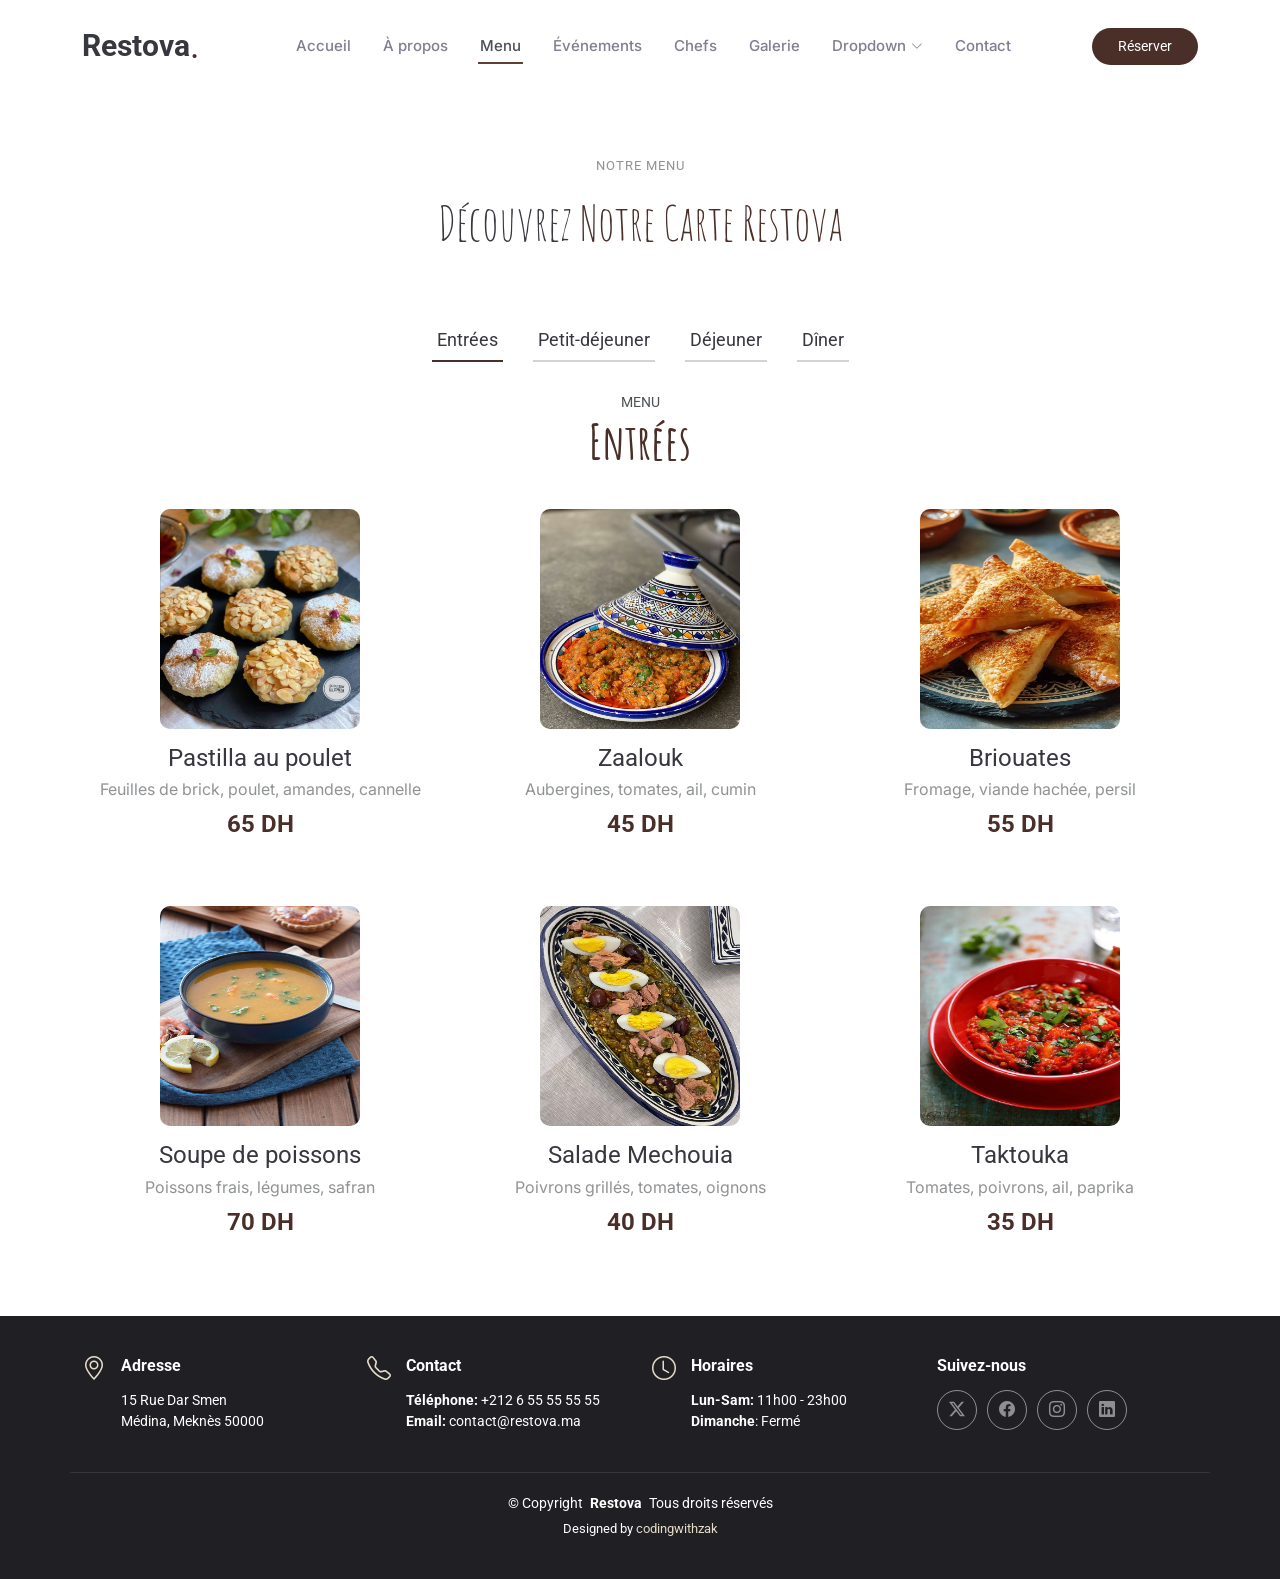
==== menu.html @ ed5998ae "first commit" ====
<!DOCTYPE html>
<html lang="fr">

<head>
    <meta charset="utf-8">
    <meta content="width=device-width, initial-scale=1.0" name="viewport">
    <title>Accueil - Restova</title>
    <meta name="description" content="">
    <meta name="keywords" content="">

    <link href="assets/img/Restova/restova42.png" rel="icon">
    <link href="assets/img/Restova/restova42.png" rel="apple-touch-icon">

    <link href="https://fonts.googleapis.com" rel="preconnect">
    <link href="https://fonts.gstatic.com" rel="preconnect" crossorigin>
    <link
        href="https://fonts.googleapis.com/css2?family=Roboto:ital,wght@0,100;0,300;0,400;0,500;0,700;0,900;1,100;1,300;1,400;1,500;1,700;1,900&family=Inter:wght@100;200;300;400;500;600;700;800;900&family=Amatic+SC:wght@400;700&display=swap"
        rel="stylesheet">

    <link href="assets/vendor/bootstrap/css/bootstrap.min.css" rel="stylesheet">
    <link href="assets/vendor/bootstrap-icons/bootstrap-icons.css" rel="stylesheet">
    <link href="assets/vendor/aos/aos.css" rel="stylesheet">
    <link href="assets/vendor/glightbox/css/glightbox.min.css" rel="stylesheet">
    <link href="assets/vendor/swiper/swiper-bundle.min.css" rel="stylesheet">

    <link href="assets/css/main.css" rel="stylesheet">

</head>

<body class="index-page">

    <header id="header" class="header d-flex align-items-center sticky-top">
        <div class="container position-relative d-flex align-items-center justify-content-between">

            <a href="index.html" class="logo d-flex align-items-center me-auto me-xl-0">
                <h1 class="sitename">Restova</h1>
                <span>.</span>
            </a>

            <nav id="navmenu" class="navmenu">
                <ul>
                    <li><a href="#hero" class="active">Accueil<br></a></li>
                    <li><a href="#about">À propos</a></li>
                    <li><a href="#menu">Menu</a></li>
                    <li><a href="#events">Événements</a></li>
                    <li><a href="#chefs">Chefs</a></li>
                    <li><a href="#gallery">Galerie</a></li>
                    <li class="dropdown"><a href="#"><span>Dropdown</span> <i
                                class="bi bi-chevron-down toggle-dropdown"></i></a>
                        <ul>
                            <li><a href="#">Dropdown 1</a></li>
                            <li class="dropdown"><a href="#"><span>Dropdown Profond</span> <i
                                        class="bi bi-chevron-down toggle-dropdown"></i></a>
                                <ul>
                                    <li><a href="#">Dropdown Profond 1</a></li>
                                    <li><a href="#">Dropdown Profond 2</a></li>
                                    <li><a href="#">Dropdown Profond 3</a></li>
                                    <li><a href="#">Dropdown Profond 4</a></li>
                                    <li><a href="#">Dropdown Profond 5</a></li>
                                </ul>
                            </li>
                            <li><a href="#">Dropdown 2</a></li>
                            <li><a href="#">Dropdown 3</a></li>
                            <li><a href="#">Dropdown 4</a></li>
                        </ul>
                    </li>
                    <li><a href="#contact">Contact</a></li>
                </ul>
                <i class="mobile-nav-toggle d-xl-none bi bi-list"></i>
            </nav>

            <a class="btn-getstarted" href="index.html#book-a-table">Réserver</a>

        </div>
    </header>

    <main class="main">
        <section id="menu" class="menu section">
            <div class="container section-title" data-aos="fade-up">
                <h2>Notre Menu</h2>
                <p><span>Découvrez</span> <span class="description-title">Notre Carte Restova</span></p>
            </div>
            <div class="container">
                <ul class="nav nav-tabs d-flex justify-content-center" data-aos="fade-up" data-aos-delay="100">
                    <li class="nav-item">
                        <a class="nav-link active show" data-bs-toggle="tab" data-bs-target="#menu-starters">
                            <h4>Entrées</h4>
                        </a>
                    </li>
                    <li class="nav-item">
                        <a class="nav-link" data-bs-toggle="tab" data-bs-target="#menu-breakfast">
                            <h4>Petit-déjeuner</h4>
                        </a>
                    </li>
                    <li class="nav-item">
                        <a class="nav-link" data-bs-toggle="tab" data-bs-target="#menu-lunch">
                            <h4>Déjeuner</h4>
                        </a>
                    </li>
                    <li class="nav-item">
                        <a class="nav-link" data-bs-toggle="tab" data-bs-target="#menu-dinner">
                            <h4>Dîner</h4>
                        </a>
                    </li>
                </ul>

                <div class="tab-content" data-aos="fade-up" data-aos-delay="200">
                    <div class="tab-pane fade active show" id="menu-starters">
                        <div class="tab-header text-center">
                            <p>Menu</p>
                            <h3>Entrées</h3>
                        </div>
                        <div class="row gy-5">
                            <div class="col-lg-4 menu-item">
                                <a href="assets/img/menu/menu-item-1.png" class="glightbox"><img
                                        src="assets/img/menu/menu-item-1.png" class="menu-img img-fluid" alt=""></a>
                                <h4>Pastilla au poulet</h4>
                                <p class="ingredients">
                                    Feuilles de brick, poulet, amandes, cannelle
                                </p>
                                <p class="price">
                                    65 DH
                                </p>
                            </div>
                            <div class="col-lg-4 menu-item">
                                <a href="assets/img/menu/menu-item-2.png" class="glightbox"><img
                                        src="assets/img/menu/menu-item-2.png" class="menu-img img-fluid" alt=""></a>
                                <h4>Zaalouk</h4>
                                <p class="ingredients">
                                    Aubergines, tomates, ail, cumin
                                </p>
                                <p class="price">
                                    45 DH
                                </p>
                            </div>
                            <div class="col-lg-4 menu-item">
                                <a href="assets/img/menu/menu-item-3.png" class="glightbox"><img
                                        src="assets/img/menu/menu-item-3.png" class="menu-img img-fluid" alt=""></a>
                                <h4>Briouates</h4>
                                <p class="ingredients">
                                    Fromage, viande hachée, persil
                                </p>
                                <p class="price">
                                    55 DH
                                </p>
                            </div>
                            <div class="col-lg-4 menu-item">
                                <a href="assets/img/menu/menu-item-4.png" class="glightbox"><img
                                        src="assets/img/menu/menu-item-4.png" class="menu-img img-fluid" alt=""></a>
                                <h4>Soupe de poissons</h4>
                                <p class="ingredients">
                                    Poissons frais, légumes, safran
                                </p>
                                <p class="price">
                                    70 DH
                                </p>
                            </div>
                            <div class="col-lg-4 menu-item">
                                <a href="assets/img/menu/menu-item-5.png" class="glightbox"><img
                                        src="assets/img/menu/menu-item-5.png" class="menu-img img-fluid" alt=""></a>
                                <h4>Salade Mechouia</h4>
                                <p class="ingredients">
                                    Poivrons grillés, tomates, oignons
                                </p>
                                <p class="price">
                                    40 DH
                                </p>
                            </div>
                            <div class="col-lg-4 menu-item">
                                <a href="assets/img/menu/menu-item-6.png" class="glightbox"><img
                                        src="assets/img/menu/menu-item-6.png" class="menu-img img-fluid" alt=""></a>
                                <h4>Taktouka</h4>
                                <p class="ingredients">
                                    Tomates, poivrons, ail, paprika
                                </p>
                                <p class="price">
                                    35 DH
                                </p>
                            </div>
                        </div>
                    </div>

                    <div class="tab-pane fade" id="menu-breakfast">
                        <div class="tab-header text-center">
                            <p>Menu</p>
                            <h3>Petit-déjeuner</h3>
                        </div>
                        <div class="row gy-5">
                            <div class="col-lg-4 menu-item">
                                <a href="assets/img/menu/menu-item-1.png" class="glightbox"><img
                                        src="assets/img/menu/menu-item-1.png" class="menu-img img-fluid" alt=""></a>
                                <h4>Msemen</h4>
                                <p class="ingredients">
                                    Crêpes feuilletées, beurre, miel
                                </p>
                                <p class="price">
                                    25 DH
                                </p>
                            </div>
                            <div class="col-lg-4 menu-item">
                                <a href="assets/img/menu/menu-item-2.png" class="glightbox"><img
                                        src="assets/img/menu/menu-item-2.png" class="menu-img img-fluid" alt=""></a>
                                <h4>Harcha</h4>
                                <p class="ingredients">
                                    Galette de semoule, beurre, fromage
                                </p>
                                <p class="price">
                                    20 DH
                                </p>
                            </div>
                            <div class="col-lg-4 menu-item">
                                <a href="assets/img/menu/menu-item-3.png" class="glightbox"><img
                                        src="assets/img/menu/menu-item-3.png" class="menu-img img-fluid" alt=""></a>
                                <h4>Baghrir</h4>
                                <p class="ingredients">
                                    Crêpes mille trous, beurre, miel
                                </p>
                                <p class="price">
                                    25 DH
                                </p>
                            </div>
                            <div class="col-lg-4 menu-item">
                                <a href="assets/img/menu/menu-item-4.png" class="glightbox"><img
                                        src="assets/img/menu/menu-item-4.png" class="menu-img img-fluid" alt=""></a>
                                <h4>Rfissa</h4>
                                <p class="ingredients">
                                    Pain déchiré, lentilles, poulet
                                </p>
                                <p class="price">
                                    80 DH
                                </p>
                            </div>
                            <div class="col-lg-4 menu-item">
                                <a href="assets/img/menu/menu-item-5.png" class="glightbox"><img
                                        src="assets/img/menu/menu-item-5.png" class="menu-img img-fluid" alt=""></a>
                                <h4>Bissara</h4>
                                <p class="ingredients">
                                    Purée de fèves, huile d'olive, cumin
                                </p>
                                <p class="price">
                                    30 DH
                                </p>
                            </div>
                            <div class="col-lg-4 menu-item">
                                <a href="assets/img/menu/menu-item-6.png" class="glightbox"><img
                                        src="assets/img/menu/menu-item-6.png" class="menu-img img-fluid" alt=""></a>
                                <h4>Omelette</h4>
                                <p class="ingredients">
                                    Œufs, fromage, olives
                                </p>
                                <p class="price">
                                    30 DH
                                </p>
                            </div>
                        </div>
                    </div>

                    <div class="tab-pane fade" id="menu-lunch">
                        <div class="tab-header text-center">
                            <p>Menu</p>
                            <h3>Déjeuner</h3>
                        </div>
                        <div class="row gy-5">
                            <div class="col-lg-4 menu-item">
                                <a href="assets/img/menu/menu-item-1.png" class="glightbox"><img
                                        src="assets/img/menu/menu-item-1.png" class="menu-img img-fluid" alt=""></a>
                                <h4>Couscous</h4>
                                <p class="ingredients">
                                    Semoule, légumes, agneau ou poulet
                                </p>
                                <p class="price">
                                    95 DH
                                </p>
                            </div>
                            <div class="col-lg-4 menu-item">
                                <a href="assets/img/menu/menu-item-2.png" class="glightbox"><img
                                        src="assets/img/menu/menu-item-2.png" class="menu-img img-fluid" alt=""></a>
                                <h4>Tagine d'agneau</h4>
                                <p class="ingredients">
                                    Agneau, pruneaux, amandes, sésame
                                </p>
                                <p class="price">
                                    120 DH
                                </p>
                            </div>
                            <div class="col-lg-4 menu-item">
                                <a href="assets/img/menu/menu-item-3.png" class="glightbox"><img
                                        src="assets/img/menu/menu-item-3.png" class="menu-img img-fluid" alt=""></a>
                                <h4>Kefta Mkaouara</h4>
                                <p class="ingredients">
                                    Boulettes de viande, tomates, œufs
                                </p>
                                <p class="price">
                                    75 DH
                                </p>
                            </div>
                            <div class="col-lg-4 menu-item">
                                <a href="assets/img/menu/menu-item-4.png" class="glightbox"><img
                                        src="assets/img/menu/menu-item-4.png" class="menu-img img-fluid" alt=""></a>
                                <h4>Pastilla fruits de mer</h4>
                                <p class="ingredients">
                                    Fruits de mer, vermicelles, citron confit
                                </p>
                                <p class="price">
                                    130 DH
                                </p>
                            </div>
                            <div class="col-lg-4 menu-item">
                                <a href="assets/img/menu/menu-item-5.png" class="glightbox"><img
                                        src="assets/img/menu/menu-item-5.png" class="menu-img img-fluid" alt=""></a>
                                <h4>Tanjiya</h4>
                                <p class="ingredients">
                                    Viande de bœuf, conserves de citron, cumin
                                </p>
                                <p class="price">
                                    110 DH
                                </p>
                            </div>
                            <div class="col-lg-4 menu-item">
                                <a href="assets/img/menu/menu-item-6.png" class="glightbox"><img
                                        src="assets/img/menu/menu-item-6.png" class="menu-img img-fluid" alt=""></a>
                                <h4>Brochettes</h4>
                                <p class="ingredients">
                                    Viande grillée, sauce, pain
                                </p>
                                <p class="price">
                                    90 DH
                                </p>
                            </div>
                        </div>
                    </div>

                    <div class="tab-pane fade" id="menu-dinner">
                        <div class="tab-header text-center">
                            <p>Menu</p>
                            <h3>Dîner</h3>
                        </div>
                        <div class="row gy-5">
                            <div class="col-lg-4 menu-item">
                                <a href="assets/img/menu/menu-item-1.png" class="glightbox"><img
                                        src="assets/img/menu/menu-item-1.png" class="menu-img img-fluid" alt=""></a>
                                <h4>Hirissa</h4>
                                <p class="ingredients">
                                    Soupe épicée, viande, pois chiches
                                </p>
                                <p class="price">
                                    60 DH
                                </p>
                            </div>
                            <div class="col-lg-4 menu-item">
                                <a href="assets/img/menu/menu-item-2.png" class="glightbox"><img
                                        src="assets/img/menu/menu-item-2.png" class="menu-img img-fluid" alt=""></a>
                                <h4>Rfissa Trid</h4>
                                <p class="ingredients">
                                    Pain fin, poulet, lentilles
                                </p>
                                <p class="price">
                                    95 DH
                                </p>
                            </div>
                            <div class="col-lg-4 menu-item">
                                <a href="assets/img/menu/menu-item-3.png" class="glightbox"><img
                                        src="assets/img/menu/menu-item-3.png" class="menu-img img-fluid" alt=""></a>
                                <h4>Tagine de poisson</h4>
                                <p class="ingredients">
                                    Poisson, pommes de terre, sauce chermoula
                                </p>
                                <p class="price">
                                    100 DH
                                </p>
                            </div>
                            <div class="col-lg-4 menu-item">
                                <a href="assets/img/menu/menu-item-4.png" class="glightbox"><img
                                        src="assets/img/menu/menu-item-4.png" class="menu-img img-fluid" alt=""></a>
                                <h4>Méchoui</h4>
                                <p class="ingredients">
                                    Agneau rôti, cumin, sel
                                </p>
                                <p class="price">
                                    180 DH
                                </p>
                            </div>
                            <div class="col-lg-4 menu-item">
                                <a href="assets/img/menu/menu-item-5.png" class="glightbox"><img
                                        src="assets/img/menu/menu-item-5.png" class="menu-img img-fluid" alt=""></a>
                                <h4>Poulet rôti</h4>
                                <p class="ingredients">
                                    Poulet, frites, olives
                                </p>
                                <p class="price">
                                    85 DH
                                </p>
                            </div>
                            <div class="col-lg-4 menu-item">
                                <a href="assets/img/menu/menu-item-6.png" class="glightbox"><img
                                        src="assets/img/menu/menu-item-6.png" class="menu-img img-fluid" alt=""></a>
                                <h4>Bastille</h4>
                                <p class="ingredients">
                                    Feuilles de brick, poulet, fromage
                                </p>
                                <p class="price">
                                    70 DH
                                </p>
                            </div>
                        </div>
                    </div>
                </div>
            </div>
        </section>
    </main>

    <footer id="footer" class="footer dark-background">
        <div class="container">
            <div class="row gy-3">
                <div class="col-lg-3 col-md-6 d-flex">
                    <i class="bi bi-geo-alt icon"></i>
                    <div class="address">
                        <h4>Adresse</h4>
                        <p>15 Rue Dar Smen</p>
                        <p>Médina, Meknès 50000</p>
                        <p></p>
                    </div>
                </div>

                <div class="col-lg-3 col-md-6 d-flex">
                    <i class="bi bi-telephone icon"></i>
                    <div>
                        <h4>Contact</h4>
                        <p>
                            <strong>Téléphone:</strong> <span>+212 6 55 55 55 55</span><br>
                            <strong>Email:</strong> <span>contact@restova.ma</span><br>
                        </p>
                    </div>
                </div>

                <div class="col-lg-3 col-md-6 d-flex">
                    <i class="bi bi-clock icon"></i>
                    <div>
                        <h4>Horaires</h4>
                        <p>
                            <strong>Lun-Sam:</strong> <span>11h00 - 23h00</span><br>
                            <strong>Dimanche</strong>: <span>Fermé</span>
                        </p>
                    </div>
                </div>

                <div class="col-lg-3 col-md-6">
                    <h4>Suivez-nous</h4>
                    <div class="social-links d-flex">
                        <a href="#" class="twitter"><i class="bi bi-twitter-x"></i></a>
                        <a href="#" class="facebook"><i class="bi bi-facebook"></i></a>
                        <a href="#" class="instagram"><i class="bi bi-instagram"></i></a>
                        <a href="#" class="linkedin"><i class="bi bi-linkedin"></i></a>
                    </div>
                </div>
            </div>
        </div>

        <div class="container copyright text-center mt-4">
            <p>© <span>Copyright</span> <strong class="px-1 sitename">Restova</strong> <span>Tous droits réservés</span>
            </p>
            <div class="credits">
                Designed by <a href="">codingwithzak</a>
            </div>
        </div>
    </footer>

    <a href="#" id="scroll-top" class="scroll-top d-flex align-items-center justify-content-center"><i
            class="bi bi-arrow-up-short"></i></a>

    <div id="preloader"></div>

    <script src="assets/vendor/bootstrap/js/bootstrap.bundle.min.js"></script>
    <script src="assets/vendor/php-email-form/validate.js"></script>
    <script src="assets/vendor/aos/aos.js"></script>
    <script src="assets/vendor/glightbox/js/glightbox.min.js"></script>
    <script src="assets/vendor/purecounter/purecounter_vanilla.js"></script>
    <script src="assets/vendor/swiper/swiper-bundle.min.js"></script>

    <script src="assets/js/main.js"></script>

</body>

</html>
---- assets/css/main.css ----
/**
* Template Name: Yummy
* Template URL: https://bootstrapmade.com/yummy-bootstrap-restaurant-website-template/
* Updated: Aug 07 2024 with Bootstrap v5.3.3
* Author: BootstrapMade.com
* License: https://bootstrapmade.com/license/
*/

/*--------------------------------------------------------------
# Font & Color Variables
# Help: https://bootstrapmade.com/color-system/
--------------------------------------------------------------*/
/* Fonts */
:root {
  --default-font: "Roboto",  system-ui, -apple-system, "Segoe UI", Roboto, "Helvetica Neue", Arial, "Noto Sans", "Liberation Sans", sans-serif, "Apple Color Emoji", "Segoe UI Emoji", "Segoe UI Symbol", "Noto Color Emoji";
  --heading-font: "Amatic SC",  sans-serif;
  --nav-font: "Inter",  sans-serif;
}

/* Global Colors - The following color variables are used throughout the website. Updating them here will change the color scheme of the entire website */
:root { 
  --background-color: #ffffff; /* Background color for the entire website, including individual sections */
  --default-color: #212529; /* Default color used for the majority of the text content across the entire website */
  --heading-color: #37373f; /* Color for headings, subheadings and title throughout the website */
  --accent-color: #4a2f28; /* Accent color that represents your brand on the website. It's used for buttons, links, and other elements that need to stand out */
  --second-color: #e5dcca;
  --surface-color: #ffffff; /* The surface color is used as a background of boxed elements within sections, such as cards, icon boxes, or other elements that require a visual separation from the global background. */
  --contrast-color: #ffffff; /* Contrast color for text, ensuring readability against backgrounds of accent, heading, or default colors. */
}

/* Nav Menu Colors - The following color variables are used specifically for the navigation menu. They are separate from the global colors to allow for more customization options */
:root {
  --nav-color: #7f7f90;  /* The default color of the main navmenu links */
  --nav-hover-color: #623f36; /* Applied to main navmenu links when they are hovered over or active */
  --nav-mobile-background-color: #ffffff; /* Used as the background color for mobile navigation menu */
  --nav-dropdown-background-color: #ffffff; /* Used as the background color for dropdown items that appear when hovering over primary navigation items */
  --nav-dropdown-color: #7f7f90; /* Used for navigation links of the dropdown items in the navigation menu. */
  --nav-dropdown-hover-color: #623f36; /* Similar to --nav-hover-color, this color is applied to dropdown navigation links when they are hovered over. */
}

/* Color Presets - These classes override global colors when applied to any section or element, providing reuse of the sam color scheme. */

.light-background {
  --background-color: #f2f2f2;
  --surface-color: #ffffff;
}

.dark-background {
  --background-color: #1f1f24;
  --default-color: #ffffff;
  --heading-color: #ffffff;
  --surface-color: #37373f;
  --contrast-color: #ffffff;
}

/* Smooth scroll */
:root {
  scroll-behavior: smooth;
}

/*--------------------------------------------------------------
# General Styling & Shared Classes
--------------------------------------------------------------*/
body {
  color: var(--default-color);
  background-color: var(--background-color);
  font-family: var(--default-font);
}

a {
  color: var(--accent-color);
  text-decoration: none;
  transition: 0.3s;
}

a:hover {
  color: color-mix(in srgb, var(--accent-color), transparent 25%);
  text-decoration: none;
}

h1,
h2,
h3,
h4,
h5,
h6 {
  color: var(--heading-color);
  font-family: var(--heading-font);
}

/* Pulsating Play Button
------------------------------*/
.pulsating-play-btn {
  width: 94px;
  height: 94px;
  background: radial-gradient(var(--accent-color) 50%, color-mix(in srgb, var(--accent-color), transparent 75%) 52%);
  border-radius: 50%;
  display: block;
  position: relative;
  overflow: hidden;
}

.pulsating-play-btn:before {
  content: "";
  position: absolute;
  width: 120px;
  height: 120px;
  animation-delay: 0s;
  animation: pulsate-play-btn 2s;
  animation-direction: forwards;
  animation-iteration-count: infinite;
  animation-timing-function: steps;
  opacity: 1;
  border-radius: 50%;
  border: 5px solid color-mix(in srgb, var(--accent-color), transparent 30%);
  top: -15%;
  left: -15%;
  background: rgba(198, 16, 0, 0);
}

.pulsating-play-btn:after {
  content: "";
  position: absolute;
  left: 50%;
  top: 50%;
  transform: translateX(-40%) translateY(-50%);
  width: 0;
  height: 0;
  border-top: 10px solid transparent;
  border-bottom: 10px solid transparent;
  border-left: 15px solid #fff;
  z-index: 100;
  transition: all 400ms cubic-bezier(0.55, 0.055, 0.675, 0.19);
}

.pulsating-play-btn:hover:before {
  content: "";
  position: absolute;
  left: 50%;
  top: 50%;
  transform: translateX(-40%) translateY(-50%);
  width: 0;
  height: 0;
  border: none;
  border-top: 10px solid transparent;
  border-bottom: 10px solid transparent;
  border-left: 15px solid #fff;
  z-index: 200;
  animation: none;
  border-radius: 0;
}

.pulsating-play-btn:hover:after {
  border-left: 15px solid var(--accent-color);
  transform: scale(20);
}

@keyframes pulsate-play-btn {
  0% {
    transform: scale(0.6, 0.6);
    opacity: 1;
  }

  100% {
    transform: scale(1, 1);
    opacity: 0;
  }
}

/* PHP Email Form Messages
------------------------------*/
.php-email-form .error-message {
  display: none;
  background: #df1529;
  color: #ffffff;
  text-align: left;
  padding: 15px;
  margin-bottom: 24px;
  font-weight: 600;
}

.php-email-form .sent-message {
  display: none;
  color: #ffffff;
  background: #059652;
  text-align: center;
  padding: 15px;
  margin-bottom: 24px;
  font-weight: 600;
}

.php-email-form .loading {
  display: none;
  background: var(--surface-color);
  text-align: center;
  padding: 15px;
  margin-bottom: 24px;
}

.php-email-form .loading:before {
  content: "";
  display: inline-block;
  border-radius: 50%;
  width: 24px;
  height: 24px;
  margin: 0 10px -6px 0;
  border: 3px solid var(--accent-color);
  border-top-color: var(--surface-color);
  animation: php-email-form-loading 1s linear infinite;
}

@keyframes php-email-form-loading {
  0% {
    transform: rotate(0deg);
  }

  100% {
    transform: rotate(360deg);
  }
}

/*--------------------------------------------------------------
# Global Header
--------------------------------------------------------------*/
.header {
  color: var(--default-color);
  background-color: var(--background-color);
  padding: 20px 0;
  transition: all 0.5s;
  z-index: 997;
}

.header .logo {
  line-height: 1;
}

.header .logo img {
  max-height: 36px;
  margin-right: 8px;
}

.header .logo h1 {
  font-size: 30px;
  margin: 0;
  font-weight: 700;
  color: var(--heading-color);
  font-family: var(--default-font);
}

.header .logo span {
  color: var(--accent-color);
  font-size: 36px;
}

.header .btn-getstarted,
.header .btn-getstarted:focus {
  color: var(--contrast-color);
  background: var(--accent-color);
  font-size: 14px;
  padding: 8px 26px;
  margin: 0;
  border-radius: 50px;
  transition: 0.3s;
}

.header .btn-getstarted:hover,
.header .btn-getstarted:focus:hover {
  color: var(--contrast-color);
  background: color-mix(in srgb, var(--accent-color), transparent 15%);
}

@media (max-width: 1200px) {
  .header .logo {
    order: 1;
  }

  .header .btn-getstarted {
    order: 2;
    margin: 0 15px 0 0;
    padding: 6px 20px;
  }

  .header .navmenu {
    order: 3;
  }
}

.scrolled .header {
  box-shadow: 0px 0 18px rgba(0, 0, 0, 0.1);
}

/*--------------------------------------------------------------
# Navigation Menu
--------------------------------------------------------------*/
/* Desktop Navigation */
@media (min-width: 1200px) {
  .navmenu {
    padding: 0;
  }

  .navmenu ul {
    margin: 0;
    padding: 0;
    display: flex;
    list-style: none;
    align-items: center;
  }

  .navmenu li {
    position: relative;
  }

  .navmenu>ul>li {
    white-space: nowrap;
    padding: 15px 14px;
  }

  .navmenu>ul>li:last-child {
    padding-right: 0;
  }

  .navmenu a,
  .navmenu a:focus {
    color: var(--nav-color);
    font-size: 15px;
    padding: 0 2px;
    font-family: var(--nav-font);
    font-weight: 500;
    display: flex;
    align-items: center;
    justify-content: space-between;
    white-space: nowrap;
    transition: 0.3s;
    position: relative;
  }

  .navmenu a i,
  .navmenu a:focus i {
    font-size: 12px;
    line-height: 0;
    margin-left: 5px;
    transition: 0.3s;
  }

  .navmenu>ul>li>a:before {
    content: "";
    position: absolute;
    height: 2px;
    bottom: -6px;
    left: 0;
    background-color: var(--nav-hover-color);
    visibility: hidden;
    width: 0px;
    transition: all 0.3s ease-in-out 0s;
  }

  .navmenu a:hover:before,
  .navmenu li:hover>a:before,
  .navmenu .active:before {
    visibility: visible;
    width: 100%;
  }

  .navmenu li:hover>a,
  .navmenu .active,
  .navmenu .active:focus {
    color: color-mix(in srgb, var(--nav-color) 80%, black 50%);
  }

  .navmenu .dropdown ul {
    margin: 0;
    padding: 10px 0;
    background: var(--nav-dropdown-background-color);
    display: block;
    position: absolute;
    visibility: hidden;
    left: 14px;
    top: 130%;
    opacity: 0;
    transition: 0.3s;
    border-radius: 4px;
    z-index: 99;
    box-shadow: 0px 0px 30px rgba(0, 0, 0, 0.1);
  }

  .navmenu .dropdown ul li {
    min-width: 200px;
  }

  .navmenu .dropdown ul a {
    padding: 10px 20px;
    font-size: 15px;
    text-transform: none;
    color: var(--nav-dropdown-color);
  }

  .navmenu .dropdown ul a i {
    font-size: 12px;
  }

  .navmenu .dropdown ul a:hover,
  .navmenu .dropdown ul .active:hover,
  .navmenu .dropdown ul li:hover>a {
    color: var(--nav-dropdown-hover-color);
  }

  .navmenu .dropdown:hover>ul {
    opacity: 1;
    top: 100%;
    visibility: visible;
  }

  .navmenu .dropdown .dropdown ul {
    top: 0;
    left: -90%;
    visibility: hidden;
  }

  .navmenu .dropdown .dropdown:hover>ul {
    opacity: 1;
    top: 0;
    left: -100%;
    visibility: visible;
  }
}

/* Mobile Navigation */
@media (max-width: 1199px) {
  .mobile-nav-toggle {
    color: var(--nav-color);
    font-size: 28px;
    line-height: 0;
    margin-right: 10px;
    cursor: pointer;
    transition: color 0.3s;
  }

  .navmenu {
    padding: 0;
    z-index: 9997;
  }

  .navmenu ul {
    display: none;
    list-style: none;
    position: absolute;
    inset: 60px 20px 20px 20px;
    padding: 10px 0;
    margin: 0;
    border-radius: 6px;
    background-color: var(--nav-mobile-background-color);
    border: 1px solid color-mix(in srgb, var(--default-color), transparent 90%);
    box-shadow: none;
    overflow-y: auto;
    transition: 0.3s;
    z-index: 9998;
  }

  .navmenu a,
  .navmenu a:focus {
    color: var(--nav-dropdown-color);
    padding: 10px 20px;
    font-family: var(--nav-font);
    font-size: 17px;
    font-weight: 500;
    display: flex;
    align-items: center;
    justify-content: space-between;
    white-space: nowrap;
    transition: 0.3s;
  }

  .navmenu a i,
  .navmenu a:focus i {
    font-size: 12px;
    line-height: 0;
    margin-left: 5px;
    width: 30px;
    height: 30px;
    display: flex;
    align-items: center;
    justify-content: center;
    border-radius: 50%;
    transition: 0.3s;
    background-color: color-mix(in srgb, var(--accent-color), transparent 90%);
  }

  .navmenu a i:hover,
  .navmenu a:focus i:hover {
    background-color: var(--accent-color);
    color: var(--contrast-color);
  }

  .navmenu a:hover,
  .navmenu .active,
  .navmenu .active:focus {
    color: var(--nav-dropdown-hover-color);
  }

  .navmenu .active i,
  .navmenu .active:focus i {
    background-color: var(--accent-color);
    color: var(--contrast-color);
    transform: rotate(180deg);
  }

  .navmenu .dropdown ul {
    position: static;
    display: none;
    z-index: 99;
    padding: 10px 0;
    margin: 10px 20px;
    background-color: var(--nav-dropdown-background-color);
    transition: all 0.5s ease-in-out;
  }

  .navmenu .dropdown ul ul {
    background-color: rgba(33, 37, 41, 0.1);
  }

  .navmenu .dropdown>.dropdown-active {
    display: block;
    background-color: rgba(33, 37, 41, 0.03);
  }

  .mobile-nav-active {
    overflow: hidden;
  }

  .mobile-nav-active .mobile-nav-toggle {
    color: #fff;
    position: absolute;
    font-size: 32px;
    top: 15px;
    right: 15px;
    margin-right: 0;
    z-index: 9999;
  }

  .mobile-nav-active .navmenu {
    position: fixed;
    overflow: hidden;
    inset: 0;
    background: rgba(33, 37, 41, 0.8);
    transition: 0.3s;
  }

  .mobile-nav-active .navmenu>ul {
    display: block;
  }
}

/*--------------------------------------------------------------
# Global Footer
--------------------------------------------------------------*/
.footer {
  --heading-font: var(--default-font);
  color: var(--default-color);
  background-color: var(--background-color);
  font-size: 14px;
  padding: 40px 0;
  position: relative;
}

.footer .icon {
  color: var(--second-color);
  margin-right: 15px;
  font-size: 24px;
  line-height: 0;
}

.footer h4 {
  font-size: 16px;
  font-weight: 700;
  margin-bottom: 15px;
}

.footer .address p {
  margin-bottom: 0px;
}

.footer .social-links a {
  display: flex;
  align-items: center;
  justify-content: center;
  width: 40px;
  height: 40px;
  border-radius: 50%;
  border: 1px solid color-mix(in srgb, var(--default-color), transparent 50%);
  font-size: 16px;
  color: color-mix(in srgb, var(--default-color), transparent 50%);
  margin-right: 10px;
  transition: 0.3s;
}

.footer .social-links a:hover {
  color: var(--second-color);
  border-color: var(--second-color);
}

.footer .copyright {
  padding-top: 20px;
  border-top: 1px solid color-mix(in srgb, var(--default-color), transparent 90%);
}

.footer .copyright p {
  margin-bottom: 0;
}

.footer .credits {
  margin-top: 5px;
  font-size: 13px;
}
.footer .credits a{
  color: var(--second-color);
}

/*--------------------------------------------------------------
# Preloader
--------------------------------------------------------------*/
#preloader {
  position: fixed;
  inset: 0;
  z-index: 9999;
  overflow: hidden;
  background-color: var(--background-color);
  transition: all 0.6s ease-out;
  width: 100%;
  height: 100vh;
}

#preloader:before,
#preloader:after {
  content: "";
  position: absolute;
  border: 4px solid var(--accent-color);
  border-radius: 50%;
  animation: animate-preloader 2s cubic-bezier(0, 0.2, 0.8, 1) infinite;
}

#preloader:after {
  animation-delay: -0.5s;
}

@keyframes animate-preloader {
  0% {
    width: 10px;
    height: 10px;
    top: calc(50% - 5px);
    left: calc(50% - 5px);
    opacity: 1;
  }

  100% {
    width: 72px;
    height: 72px;
    top: calc(50% - 36px);
    left: calc(50% - 36px);
    opacity: 0;
  }
}

/*--------------------------------------------------------------
# Scroll Top Button
--------------------------------------------------------------*/
.scroll-top {
  position: fixed;
  visibility: hidden;
  opacity: 0;
  right: 15px;
  bottom: -15px;
  z-index: 99999;
  background-color: var(--accent-color);
  width: 44px;
  height: 44px;
  border-radius: 50px;
  transition: all 0.4s;
}

.scroll-top i {
  font-size: 24px;
  color: var(--contrast-color);
  line-height: 0;
}

.scroll-top:hover {
  background-color: color-mix(in srgb, var(--accent-color), transparent 20%);
  color: var(--contrast-color);
}

.scroll-top.active {
  visibility: visible;
  opacity: 1;
  bottom: 15px;
}

/*--------------------------------------------------------------
# Disable aos animation delay on mobile devices
--------------------------------------------------------------*/
@media screen and (max-width: 768px) {
  [data-aos-delay] {
    transition-delay: 0 !important;
  }
}

/*--------------------------------------------------------------
# Global Page Titles & Breadcrumbs
--------------------------------------------------------------*/
.page-title {
  --background-color: color-mix(in srgb, var(--default-color), transparent 96%);
  color: var(--default-color);
  background-color: var(--background-color);
  padding: 120px 0;
  text-align: center;
  position: relative;
}

.page-title h1 {
  font-size: 42px;
  font-weight: 400;
  margin-bottom: 10px;
  font-family: var(--default-font);
}

.page-title .breadcrumbs ol {
  display: flex;
  flex-wrap: wrap;
  list-style: none;
  justify-content: center;
  padding: 0;
  margin: 0;
  font-size: 16px;
  font-weight: 400;
}

.page-title .breadcrumbs ol li+li {
  padding-left: 10px;
}

.page-title .breadcrumbs ol li+li::before {
  content: "/";
  display: inline-block;
  padding-right: 10px;
  color: color-mix(in srgb, var(--default-color), transparent 70%);
}

/*--------------------------------------------------------------
# Global Sections
--------------------------------------------------------------*/
section,
.section {
  color: var(--default-color);
  background-color: var(--background-color);
  padding: 60px 0;
  scroll-margin-top: 92px;
  overflow: clip;
}

@media (max-width: 1199px) {

  section,
  .section {
    scroll-margin-top: 56px;
  }
}

/*--------------------------------------------------------------
# Global Section Titles
--------------------------------------------------------------*/
.section-title {
  text-align: center;
  padding-bottom: 60px;
  position: relative;
}

.section-title h2 {
  font-size: 13px;
  letter-spacing: 1px;
  font-weight: 400;
  padding: 0;
  margin: 0;
  color: color-mix(in srgb, var(--default-color), transparent 50%);
  display: inline-block;
  text-transform: uppercase;
  font-family: var(--default-font);
}

.section-title p {
  color: var(--heading-color);
  margin: 10px 0 0 0;
  font-size: 48px;
  font-weight: 500;
  font-family: var(--heading-font);
}

.section-title p .description-title {
  color: var(--accent-color);
}

/*--------------------------------------------------------------
# Hero Section
--------------------------------------------------------------*/
.hero {
  width: 100%;
  min-height: 60vh;
  position: relative;
  padding: 60px 0;
  display: flex;
  align-items: center;
}

.hero h1 {
  margin: 0;
  font-size: 64px;
  font-weight: 700;
}

.hero p {
  color: color-mix(in srgb, var(--default-color), transparent 30%);
  margin: 5px 0 30px 0;
  font-size: 20px;
  font-weight: 400;
}

.hero .btn-get-started {
  color: var(--contrast-color);
  background: var(--accent-color);
  font-weight: 400;
  font-size: 15px;
  letter-spacing: 1px;
  display: inline-block;
  padding: 10px 28px 12px 28px;
  border-radius: 50px;
  transition: 0.5s;
  box-shadow: 0 8px 28px rgba(0, 0, 0, 0.1);
}

.hero .btn-get-started:hover {
  color: var(--contrast-color);
  background: color-mix(in srgb, var(--accent-color), transparent 15%);
  box-shadow: 0 8px 28px rgba(0, 0, 0, 0.1);
}

.hero .btn-watch-video {
  font-size: 16px;
  transition: 0.5s;
  margin-left: 25px;
  color: var(--default-color);
  font-weight: 500;
}

.hero .btn-watch-video i {
  color: var(--accent-color);
  font-size: 32px;
  transition: 0.3s;
  line-height: 0;
  margin-right: 8px;
}

.hero .btn-watch-video:hover {
  color: var(--accent-color);
}

.hero .btn-watch-video:hover i {
  color: color-mix(in srgb, var(--accent-color), transparent 15%);
}

.hero .animated {
  animation: up-down 2s ease-in-out infinite alternate-reverse both;
}

@media (max-width: 640px) {
  .hero h1 {
    font-size: 28px;
    line-height: 36px;
  }

  .hero p {
    font-size: 18px;
    line-height: 24px;
    margin-bottom: 30px;
  }

  .hero .btn-get-started,
  .hero .btn-watch-video {
    font-size: 13px;
  }
}

@keyframes up-down {
  0% {
    transform: translateY(10px);
  }

  100% {
    transform: translateY(-10px);
  }
}

/*--------------------------------------------------------------
# About Section
--------------------------------------------------------------*/
.about h3 {
  font-weight: 700;
  font-size: 28px;
  margin-bottom: 20px;
}

.about .book-a-table {
  text-align: center;
  border: 4px solid color-mix(in srgb, var(--default-color), transparent 30%);
  padding: 22px;
}

.about .book-a-table h3 {
  font-family: var(--default-font);
  margin: 0 0 0 0;
  font-size: 24px;
}

.about .book-a-table p {
  color: var(--accent-color);
  font-weight: 500;
  font-size: 28px;
  margin: 0;
}

.about .fst-italic {
  color: color-mix(in srgb, var(--default-color), var(--contrast-color) 50%);
}

.about .content ul {
  list-style: none;
  padding: 0;
}

.about .content ul li {
  padding: 0 0 10px 30px;
  position: relative;
}

.about .content ul i {
  position: absolute;
  font-size: 20px;
  left: 0;
  top: -3px;
  color: var(--accent-color);
}

.about .content p:last-child {
  margin-bottom: 0;
}

.about .pulsating-play-btn {
  position: absolute;
  left: calc(50% - 47px);
  top: calc(50% - 47px);
}

/*--------------------------------------------------------------
# Why Us Section
--------------------------------------------------------------*/
.why-us .why-box {
  color: var(--contrast-color);
  background: var(--accent-color);
  padding: 30px;
}

.why-us .why-box h3 {
  color: var(--contrast-color);
  font-family: var(--default-font);
  font-weight: 700;
  font-size: 34px;
  margin-bottom: 30px;
}

.why-us .why-box p {
  margin-bottom: 30px;
}

.why-us .why-box .more-btn {
  display: inline-block;
  background: color-mix(in srgb, var(--contrast-color), transparent 85%);
  padding: 8px 40px 10px 40px;
  color: var(--contrast-color);
  transition: all ease-in-out 0.4s;
  border-radius: 50px;
}

.why-us .why-box .more-btn i {
  font-size: 14px;
}

.why-us .why-box .more-btn:hover {
  color: var(--accent-color);
  background: var(--surface-color);
}

.why-us .icon-box {
  background-color: var(--surface-color);
  text-align: center;
  padding: 40px 30px;
  width: 100%;
  height: 100%;
  border: 1px solid color-mix(in srgb, var(--default-color), transparent 90%);
}

.why-us .icon-box i {
  color: var(--accent-color);
  font-size: 32px;
  margin-bottom: 30px;
  background: color-mix(in srgb, var(--accent-color), transparent 95%);
  border-radius: 50px;
  display: flex;
  align-items: center;
  justify-content: center;
  width: 72px;
  height: 72px;
  transition: 0.3s;
}

.why-us .icon-box h4 {
  font-size: 20px;
  font-weight: 500;
  margin: 0 0 30px 0;
  font-family: var(--default-font);
}

.why-us .icon-box p {
  font-size: 15px;
  color: color-mix(in srgb, var(--default-color), transparent 30%);
}

.why-us .icon-box:hover i {
  color: var(--contrast-color);
  background: var(--accent-color);
}

/*--------------------------------------------------------------
# Stats Section
--------------------------------------------------------------*/
.stats {
  position: relative;
  padding: 120px 0;
}

.stats img {
  position: absolute;
  inset: 0;
  display: block;
  width: 100%;
  height: 100%;
  object-fit: cover;
  z-index: 1;
}

.stats:before {
  content: "";
  background: color-mix(in srgb, var(--background-color), transparent 40%);
  position: absolute;
  inset: 0;
  z-index: 2;
}

.stats .container {
  position: relative;
  z-index: 3;
}

.stats .stats-item {
  padding: 30px;
  width: 100%;
}

.stats .stats-item span {
  font-size: 48px;
  display: block;
  color: var(--default-color);
  font-weight: 700;
}

.stats .stats-item p {
  padding: 0;
  margin: 0;
  font-size: 16px;
  font-weight: 700;
  color: color-mix(in srgb, var(--default-color), transparent 40%);
}

/*--------------------------------------------------------------
# Menu Section
--------------------------------------------------------------*/
.menu .nav-tabs {
  border: 0;
}

.menu .nav-link {
  background-color: var(--background-color);
  color: color-mix(in srgb, var(--default-color), transparent 20%);
  margin: 0 15px;
  padding: 10px 5px;
  transition: 0.3s;
  border-radius: 0;
  cursor: pointer;
  height: 100%;
  border: 0;
  border-bottom: 2px solid color-mix(in srgb, var(--default-color), transparent 80%);
}

@media (max-width: 575px) {
  .menu .nav-link {
    margin: 0 10px;
    padding: 10px 0;
  }
}

.menu .nav-link i {
  padding-right: 15px;
  font-size: 48px;
}

.menu .nav-link h4 {
  font-size: 18px;
  font-weight: 400;
  margin: 0;
  font-family: var(--default-font);
}

@media (max-width: 575px) {
  .menu .nav-link h4 {
    font-size: 16px;
  }
}

.menu .nav-link:hover {
  color: var(--accent-color);
  border-color: var(--accent-color);
}

.menu .nav-link.active {
  background-color: var(--background-color);
  color: var(--accent-color);
  border-color: var(--accent-color);
}

.menu .tab-content .tab-header {
  padding: 30px 0;
}

.menu .tab-content .tab-header p {
  font-size: 14px;
  text-transform: uppercase;
  color: color-mix(in srgb, var(--default-color), transparent 20%);
  margin-bottom: 0;
}

.menu .tab-content .tab-header h3 {
  font-size: 48px;
  font-weight: 700;
  color: var(--accent-color);
}

.menu .tab-content .menu-item {
  text-align-last: center;
}

.menu .tab-content .menu-item .menu-img {
  /* padding: 0 60px; */
  border-radius: 10px;
  width: 200px;
  height: 220px;
  margin-bottom: 15px;
}

.menu .tab-content .menu-item h4 {
  font-size: 24px;
  font-weight: 400;
  margin-bottom: 5px;
  font-family: var(--default-font);
}

.menu .tab-content .menu-item .ingredients {
  font-family: var(--nav-font);
  color: color-mix(in srgb, var(--default-color), transparent 50%);
  margin-bottom: 5px;
}

.menu .tab-content .menu-item .price {
  font-size: 24px;
  font-weight: 700;
  color: var(--accent-color);
}

/*--------------------------------------------------------------
# Testimonials Section
--------------------------------------------------------------*/
.testimonials .testimonials-carousel,
.testimonials .testimonials-slider {
  overflow: hidden;
}

.testimonials .testimonial-item .testimonial-content {
  border-left: 3px solid var(--accent-color);
  padding-left: 30px;
}

.testimonials .testimonial-item .testimonial-img {
  border-radius: 50%;
  border: 4px solid var(--background-color);
  margin: 0 auto;
}

.testimonials .testimonial-item h3 {
  font-size: 20px;
  font-weight: bold;
  margin: 10px 0 5px 0;
}

.testimonials .testimonial-item h4 {
  font-size: 14px;
  color: color-mix(in srgb, var(--default-color), transparent 40%);
  margin: 0 0 10px 0;
}

.testimonials .testimonial-item .stars i {
  color: #ffc107;
  margin: 0 1px;
}

.testimonials .testimonial-item .quote-icon-left,
.testimonials .testimonial-item .quote-icon-right {
  color: color-mix(in srgb, var(--accent-color), transparent 50%);
  font-size: 26px;
  line-height: 0;
}

.testimonials .testimonial-item .quote-icon-left {
  display: inline-block;
  left: -5px;
  position: relative;
}

.testimonials .testimonial-item .quote-icon-right {
  display: inline-block;
  right: -5px;
  position: relative;
  top: 10px;
  transform: scale(-1, -1);
}

.testimonials .testimonial-item p {
  font-style: italic;
}

.testimonials .swiper-wrapper {
  height: auto;
}

.testimonials .swiper-pagination {
  margin-top: 30px;
  position: relative;
}

.testimonials .swiper-pagination .swiper-pagination-bullet {
  width: 12px;
  height: 12px;
  background-color: color-mix(in srgb, var(--default-color), transparent 85%);
  opacity: 1;
}

.testimonials .swiper-pagination .swiper-pagination-bullet-active {
  background-color: var(--accent-color);
}

/*--------------------------------------------------------------
# Events Section
--------------------------------------------------------------*/
.events .container-fluid {
  padding: 0;
}

.events .event-item {
  background-size: cover;
  background-position: cente;
  min-height: 600px;
  padding: 30px;
}

@media (max-width: 575px) {
  .events .event-item {
    min-height: 500px;
  }
}

.events .event-item:before {
  content: "";
  background: rgba(0, 0, 0, 0.6);
  position: absolute;
  inset: 0;
}

.events .event-item h3 {
  font-size: 24px;
  font-weight: 700;
  margin-bottom: 5px;
  color: #ffffff;
  position: relative;
}

.events .event-item .price {
  color: #ffffff;
  border-bottom: 2px solid var(--accent-color);
  font-size: 32px;
  font-weight: 700;
  margin-bottom: 15px;
  position: relative;
}

.events .event-item .description {
  margin-bottom: 0;
  color: rgba(255, 255, 255, 0.8);
  position: relative;
}

.events .swiper-wrapper {
  height: auto;
}

.events .swiper-pagination {
  margin-top: 20px;
  position: relative;
}

.events .swiper-pagination .swiper-pagination-bullet {
  width: 10px;
  height: 10px;
  background-color: color-mix(in srgb, var(--default-color), transparent 85%);
  opacity: 1;
}

.events .swiper-pagination .swiper-pagination-bullet-active {
  background-color: var(--accent-color);
}

/*--------------------------------------------------------------
# Chefs Section
--------------------------------------------------------------*/
.chefs .team-member {
  background-color: var(--surface-color);
  box-shadow: 0px 0 30px rgba(0, 0, 0, 0.1);
  overflow: hidden;
  text-align: center;
  border-radius: 5px;
  transition: 0.3s;
}

.chefs .team-member .member-img {
  position: relative;
  overflow: hidden;
}

.chefs .team-member .member-img:after {
  position: absolute;
  content: "";
  left: -1px;
  right: -1px;
  bottom: -1px;
  height: 100%;
  background-color: var(--surface-color);
  -webkit-mask: url("../img/team-shape.svg") no-repeat center bottom;
  mask: url("../img/team-shape.svg") no-repeat center bottom;
  -webkit-mask-size: contain;
  mask-size: contain;
  z-index: 1;
}

.chefs .team-member .social {
  position: absolute;
  right: -100%;
  top: 30px;
  opacity: 0;
  border-radius: 4px;
  transition: 0.5s;
  background: color-mix(in srgb, var(--background-color), transparent 60%);
  z-index: 2;
}

.chefs .team-member .social a {
  transition: color 0.3s;
  color: color-mix(in srgb, var(--default-color), transparent 50%);
  margin: 15px 12px;
  display: block;
  line-height: 0;
  text-align: center;
}

.chefs .team-member .social a:hover {
  color: var(--default-color);
}

.chefs .team-member .social i {
  font-size: 18px;
}

.chefs .team-member .member-info {
  padding: 10px 15px 20px 15px;
}

.chefs .team-member .member-info h4 {
  font-weight: 700;
  margin-bottom: 5px;
  font-size: 20px;
  font-family: var(--default-font);
}

.chefs .team-member .member-info span {
  display: block;
  font-size: 14px;
  font-weight: 400;
  color: color-mix(in srgb, var(--default-color), transparent 50%);
}

.chefs .team-member .member-info p {
  font-style: italic;
  font-size: 14px;
  padding-top: 15px;
  line-height: 26px;
  color: color-mix(in srgb, var(--default-color), transparent 30%);
}

.chefs .team-member:hover {
  transform: scale(1.08);
  box-shadow: 0px 0 30px rgba(0, 0, 0, 0.1);
}

.chefs .team-member:hover .social {
  right: 8px;
  opacity: 1;
}

/*--------------------------------------------------------------
# Book A Table Section
--------------------------------------------------------------*/
.book-a-table .reservation-img {
  min-height: 500px;
  background-size: cover;
  background-position: center;
}

.book-a-table .reservation-form-bg {
  background: color-mix(in srgb, var(--default-color), transparent 97%);
}

.book-a-table .php-email-form {
  padding: 30px;
}

@media (max-width: 575px) {
  .book-a-table .php-email-form {
    padding: 20px;
  }
}

.book-a-table .php-email-form input[type=text],
.book-a-table .php-email-form input[type=email],
.book-a-table .php-email-form input[type=number],
.book-a-table .php-email-form input[type=date],
.book-a-table .php-email-form input[type=time],
.book-a-table .php-email-form textarea {
  font-size: 14px;
  padding: 10px 15px;
  box-shadow: none;
  border-radius: 0;
  color: var(--default-color);
  background-color: color-mix(in srgb, var(--background-color), transparent 20%);
  border-color: color-mix(in srgb, var(--default-color), transparent 80%);
}

.book-a-table .php-email-form input[type=text]:focus,
.book-a-table .php-email-form input[type=email]:focus,
.book-a-table .php-email-form input[type=number]:focus,
.book-a-table .php-email-form input[type=date]:focus,
.book-a-table .php-email-form input[type=time]:focus,
.book-a-table .php-email-form textarea:focus {
  border-color: var(--accent-color);
}

.book-a-table .php-email-form input[type=text]::placeholder,
.book-a-table .php-email-form input[type=email]::placeholder,
.book-a-table .php-email-form input[type=number]::placeholder,
.book-a-table .php-email-form input[type=date]::placeholder,
.book-a-table .php-email-form input[type=time]::placeholder,
.book-a-table .php-email-form textarea::placeholder {
  color: color-mix(in srgb, var(--default-color), transparent 70%);
}

.book-a-table .php-email-form button[type=submit] {
  color: var(--contrast-color);
  background: var(--accent-color);
  border: 0;
  padding: 14px 60px;
  transition: 0.4s;
  border-radius: 4px;
}

.book-a-table .php-email-form button[type=submit]:hover {
  background: color-mix(in srgb, var(--accent-color), transparent 20%);
}

/*--------------------------------------------------------------
# Gallery Section
--------------------------------------------------------------*/
.gallery {
  overflow: hidden;
}

.gallery .swiper-wrapper {
  height: auto;
}

.gallery .swiper-pagination {
  margin-top: 20px;
  position: relative;
}

.gallery .swiper-pagination .swiper-pagination-bullet {
  background-color: color-mix(in srgb, var(--default-color), transparent 85%);
  border: 0;
  width: 12px;
  height: 12px;
  opacity: 1;
}

.gallery .swiper-pagination .swiper-pagination-bullet-active {
  background-color: var(--accent-color);
  opacity: 1;
}

.gallery .swiper-slide-active {
  text-align: center;
}

@media (min-width: 992px) {
  .gallery .swiper-wrapper {
    padding: 40px 0;
  }

  .gallery .swiper-slide-active {
    background: var(--background-color);
    border: 6px solid var(--accent-color);
    padding: 4px;
    z-index: 1;
    transform: scale(1.2);
    transition: none;
  }
}

/*--------------------------------------------------------------
# Contact Section
--------------------------------------------------------------*/
.contact .info-item {
  background-color: var(--surface-color);
  box-shadow: 0px 0px 20px rgba(0, 0, 0, 0.1);
  padding: 20px 30px;
}

.contact .info-item .icon {
  color: var(--contrast-color);
  background-color: var(--accent-color);
  width: 56px;
  height: 56px;
  font-size: 24px;
  display: flex;
  justify-content: center;
  align-items: center;
  transition: all 0.3s ease-in-out;
  border-radius: 50%;
  margin-right: 15px;
}

.contact .info-item h3 {
  font-size: 20px;
  font-weight: 700;
  margin: 0 0 5px 0;
  font-family: var(--default-font);
  color: color-mix(in srgb, var(--default-color), transparent 30%);
}

.contact .info-item p {
  padding: 0;
  margin-bottom: 0;
  font-size: 14px;
}

.contact .info-item .social-links a {
  font-size: 24px;
  display: inline-block;
  line-height: 1;
  margin: 4px 6px 0 0;
  transition: 0.3s;
  color: color-mix(in srgb, var(--default-color), transparent 50%);
}

.contact .info-item .social-links a:hover {
  color: var(--accent-color);
}

.contact .php-email-form {
  background-color: var(--surface-color);
  box-shadow: 0px 0px 20px rgba(0, 0, 0, 0.1);
  padding: 30px;
  margin-top: 30px;
}

@media (max-width: 575px) {
  .contact .php-email-form {
    padding: 20px;
  }
}

.contact .php-email-form input[type=text],
.contact .php-email-form input[type=email],
.contact .php-email-form textarea {
  color: var(--default-color);
  background-color: color-mix(in srgb, var(--surface-color), transparent 50%);
  border-color: color-mix(in srgb, var(--default-color), transparent 80%);
  font-size: 14px;
  padding: 10px 15px;
  box-shadow: none;
  border-radius: 0;
}

.contact .php-email-form input[type=text]:focus,
.contact .php-email-form input[type=email]:focus,
.contact .php-email-form textarea:focus {
  border-color: var(--accent-color);
}

.contact .php-email-form input[type=text]::placeholder,
.contact .php-email-form input[type=email]::placeholder,
.contact .php-email-form textarea::placeholder {
  color: color-mix(in srgb, var(--default-color), transparent 70%);
}

.contact .php-email-form button[type=submit] {
  color: var(--contrast-color);
  background: var(--accent-color);
  border: 0;
  padding: 10px 30px;
  transition: 0.4s;
  border-radius: 50px;
}

.contact .php-email-form button[type=submit]:hover {
  background: color-mix(in srgb, var(--accent-color), transparent 20%);
}

/*--------------------------------------------------------------
# Starter Section Section
--------------------------------------------------------------*/
.starter-section {
  /* Add your styles here */
}
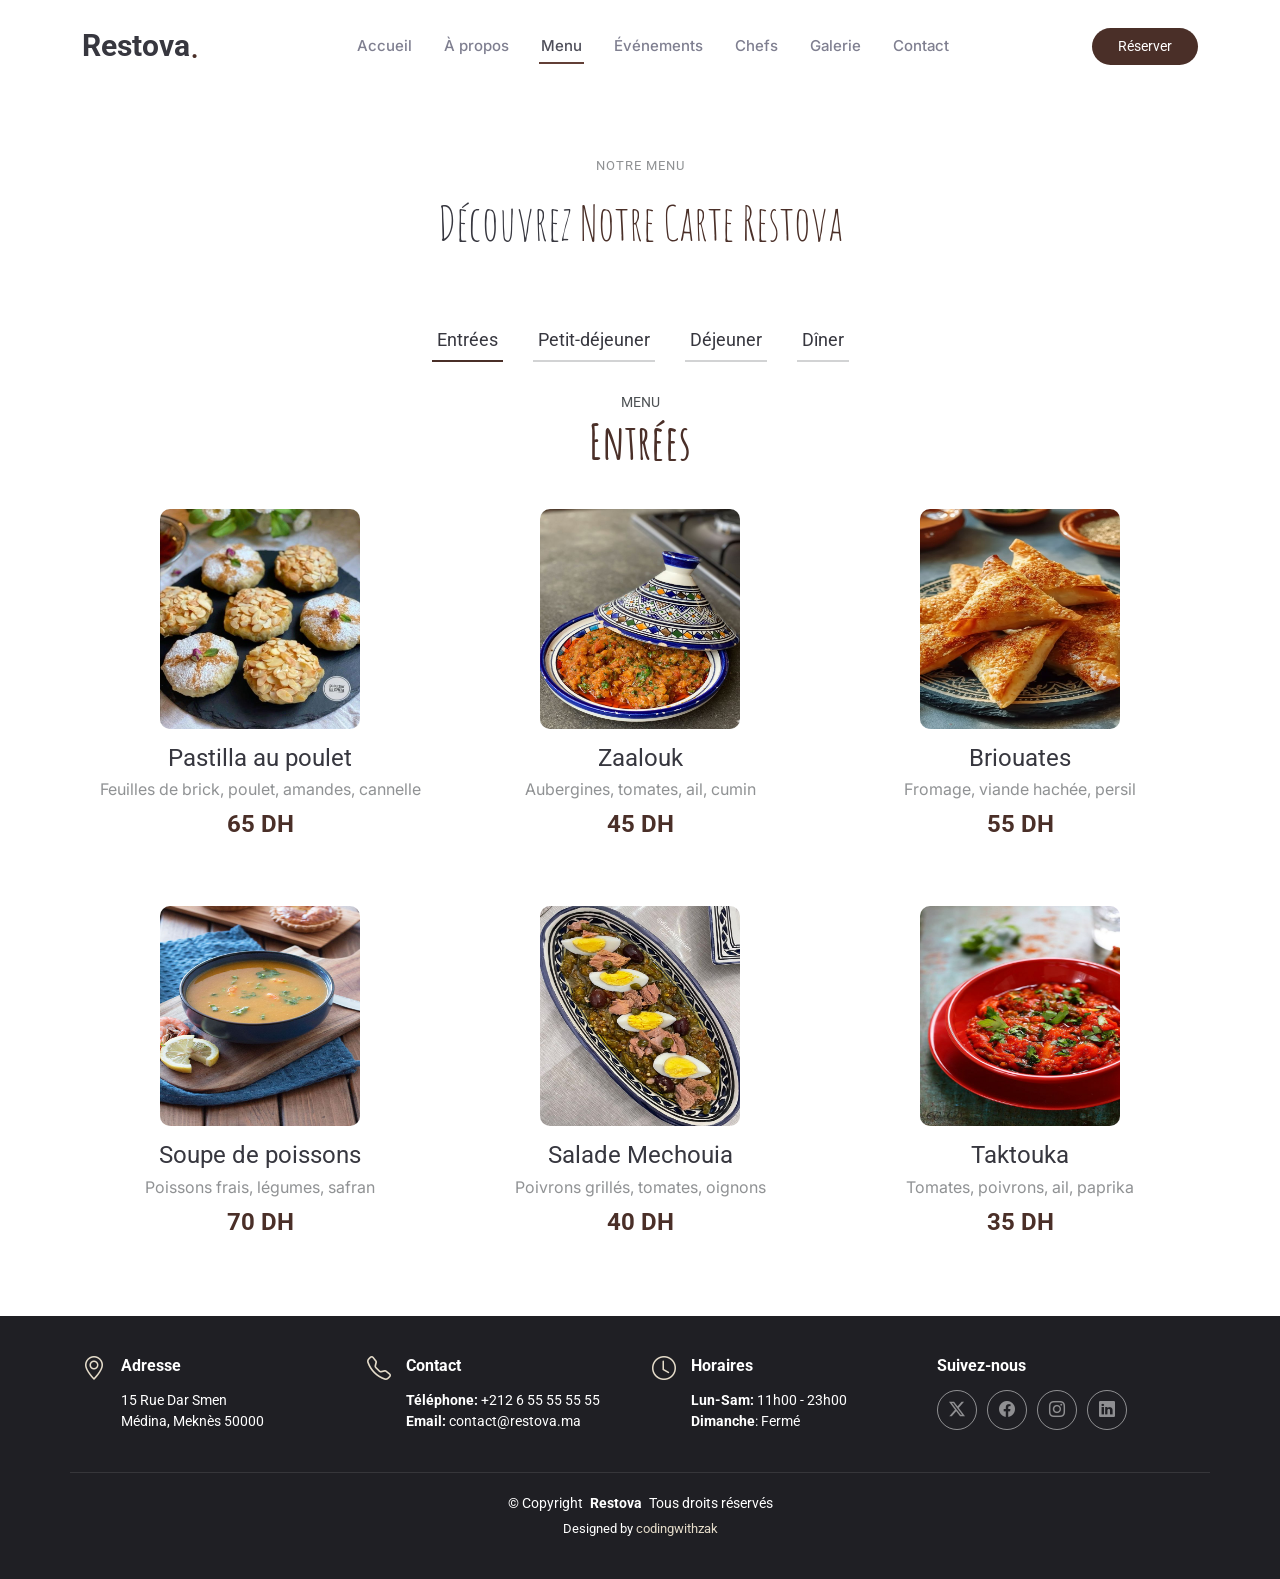
==== commit b869eeca: "update" ====
--- a/menu.html
+++ b/menu.html
@@ -45,7 +45,7 @@
                     <li><a href="#events">Événements</a></li>
                     <li><a href="#chefs">Chefs</a></li>
                     <li><a href="#gallery">Galerie</a></li>
-                    <li class="dropdown"><a href="#"><span>Dropdown</span> <i
+                    <!-- <li class="dropdown"><a href="#"><span>Dropdown</span> <i
                                 class="bi bi-chevron-down toggle-dropdown"></i></a>
                         <ul>
                             <li><a href="#">Dropdown 1</a></li>
@@ -63,7 +63,7 @@
                             <li><a href="#">Dropdown 3</a></li>
                             <li><a href="#">Dropdown 4</a></li>
                         </ul>
-                    </li>
+                    </li> -->
                     <li><a href="#contact">Contact</a></li>
                 </ul>
                 <i class="mobile-nav-toggle d-xl-none bi bi-list"></i>
